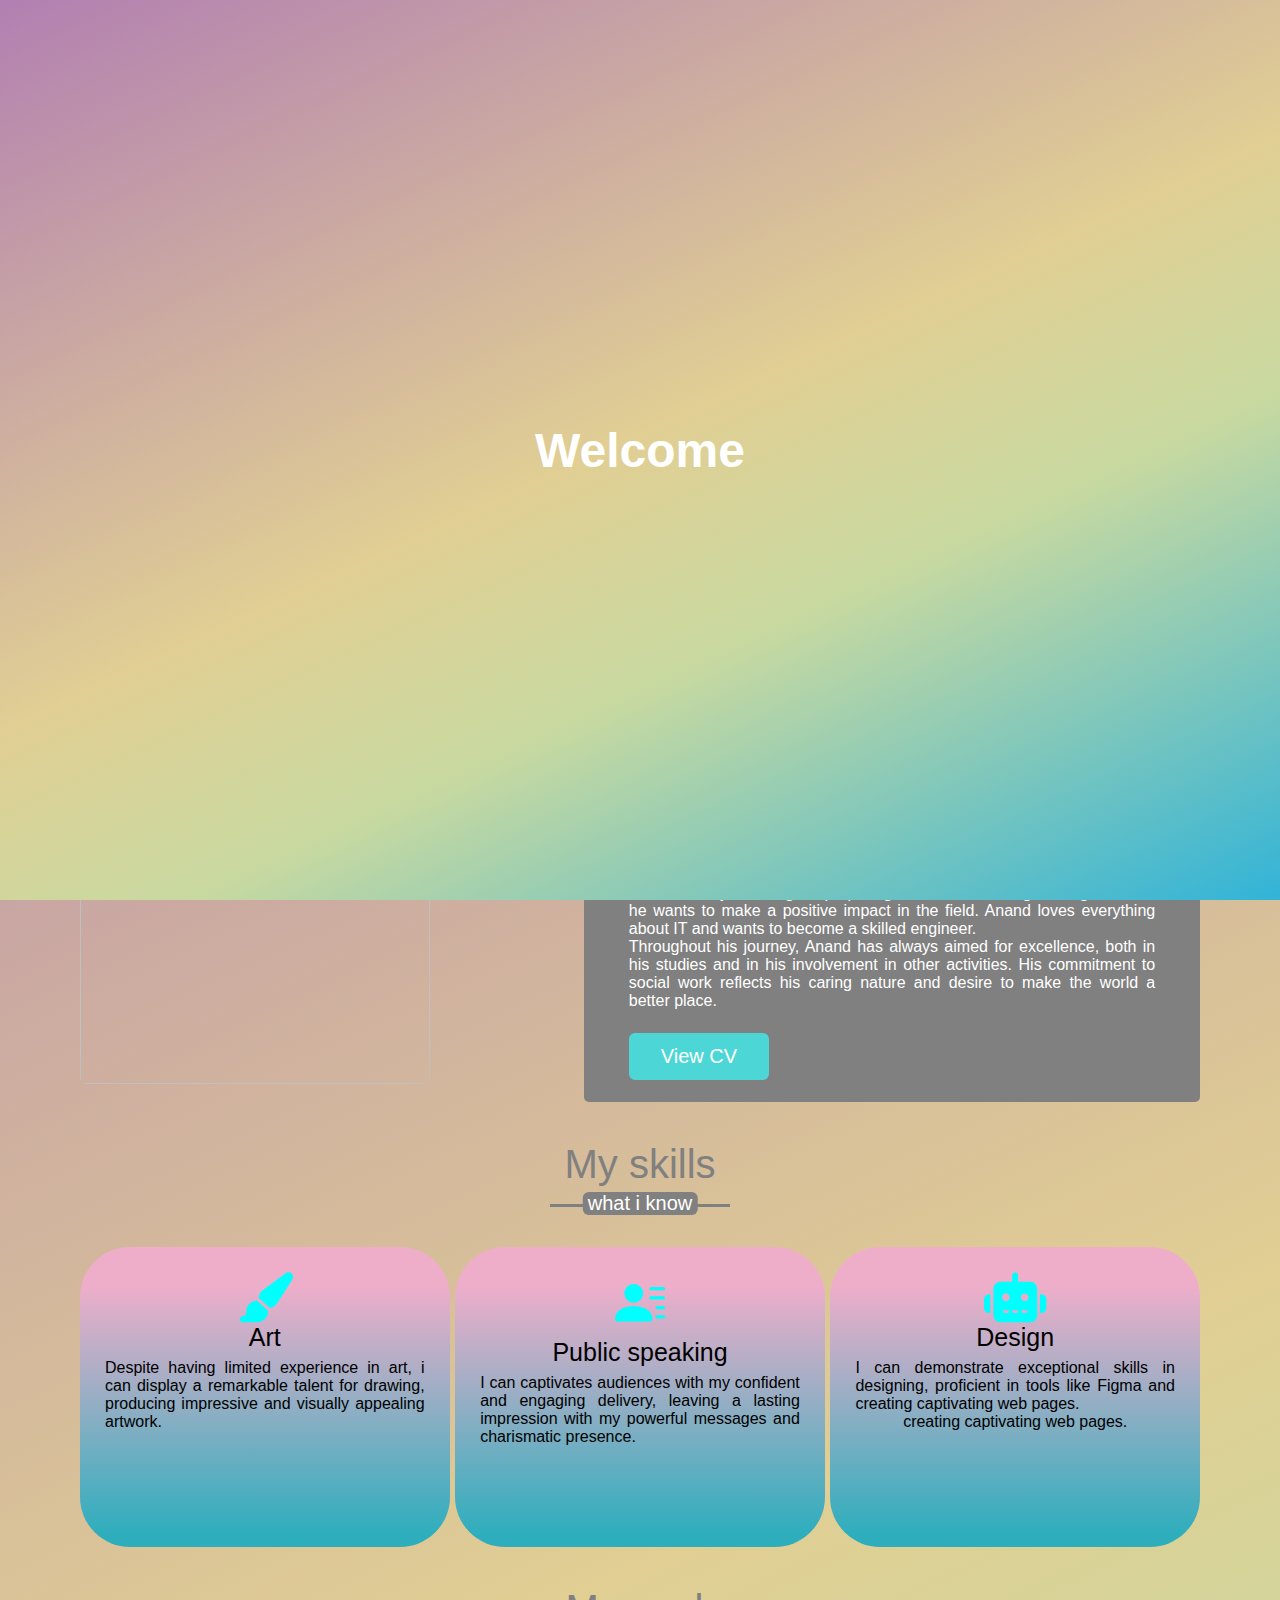
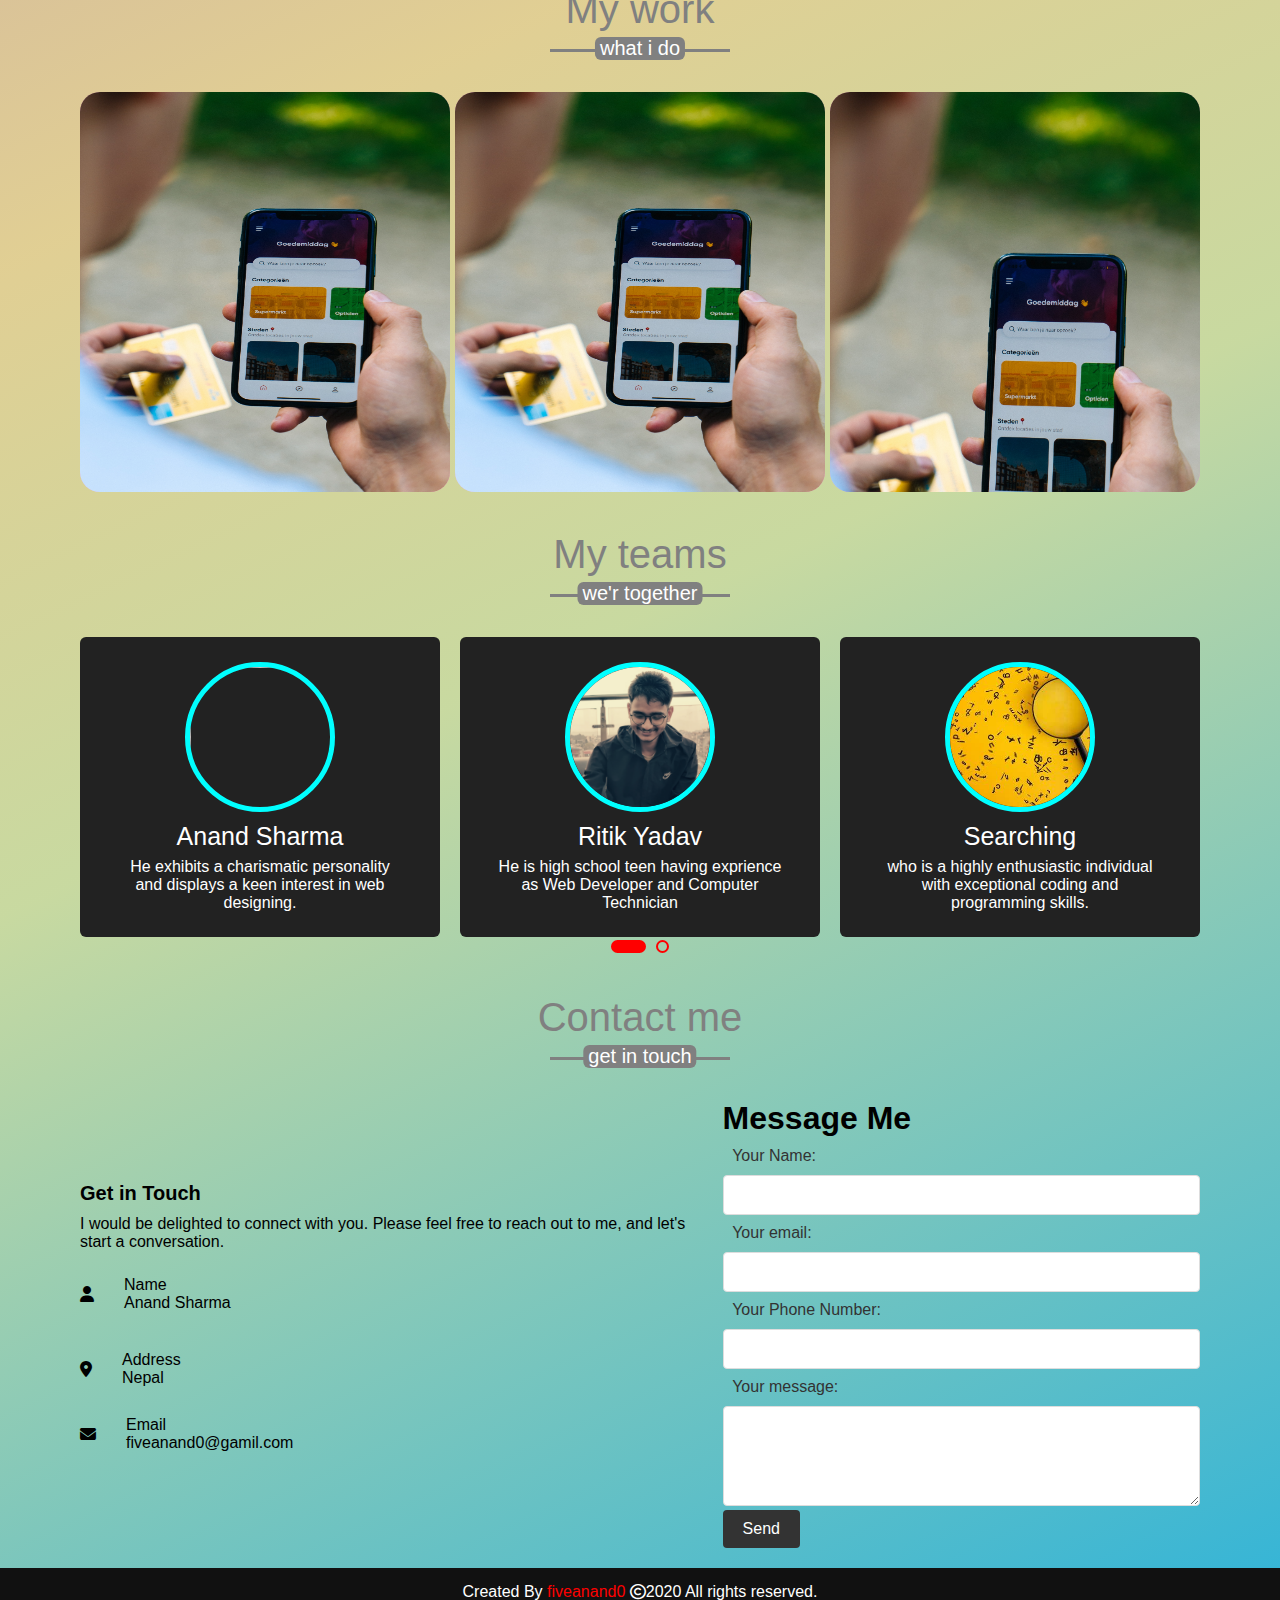
==== index.html @ 8668748e "8th" ====
<!DOCTYPE html>
<html lang="en">

<head>
    <meta charset="UTF-8">
    <meta name="viewport" content="width=device-width, initial-scale=1.0">
    <link rel="stylesheet" href="style.css">
    <link rel="stylesheet" href="https://cdn.jsdelivr.net/npm/bootstrap-icons@1.10.5/font/bootstrap-icons.css">

    <script src="https://code.jquery.com/jquery-3.5.1.min.js"></script>
    <script src=" https://cdnjs.cloudflare.com/ajax/libs/OwlCarousel2/2.3.4/owl.carousel.min.js"></script>

    <link rel="stylesheet" href="https://cdnjs.cloudflare.com/ajax/libs/OwlCarousel2/2.3.4/assets/owl.carousel.min.css">

    <link rel="icon" type="image/x-icon" href="https://disabilityarts.online/wp-content/uploads/2021/01/favicon.jpg">

    <link rel="stylesheet" href="https://cdnjs.cloudflare.com/ajax/libs/font-awesome/6.4.0/css/all.min.css">

    <!-- .................not to copy any data............ -->
    <style>
        body {
            -webkit-user-select: none;
            /* Disable text selection for Chrome, Safari, and Opera */
            -moz-user-select: none;
            /* Disable text selection for Firefox */
            -ms-user-select: none;
            /* Disable text selection for Internet Explorer and Edge */
            user-select: none;
            /* Disable text selection for standard-compliant browsers */
        }
    </style>


    <title>Anand</title>

</head>

<body>

    <!-- ..............welcome effect.......... -->
    <div id="welcome">
        <h1>Welcome</h1>
    </div>



    <nav class="navbar">
        <div class="max-width">
            <div class="logo"><a href="#">Anand <span>Sharma.</span></a></div>
            <ul class="menu">
                <li><a href="#">Home</a></li>
                <li><a href="#about">About</a></li>
                <li><a href="#skills">Skills</a></li>
                <li><a href="#teams">Teams</a></li>
                <li><a href="#contact">Contact</a></li>
            </ul>
            <div class="menu-btn">
                <i class="fas fa-bars"></i>
            </div>

        </div>

    </nav>


    <div class="profilem"> <img class="mobprofile" src="image.png" alt="">
    </div>


    <div class="main">

        <div class="container alpha">
            <div class="top">
                <p1><span>Hobbies & Passion</span> <br>
                    <span class="sub">Travel, IT exploring </span>
                </p1>
                <img src="hobbies.png" alt="">
            </div>

            <div class="top mid">
                <p1><span>Achievements</span> <br>
                    <span class="sub"> Well personality </span>
                </p1>
                <img src="achievement.png" alt="">
            </div>

            <div class="top">
                <p1><span>Skill & Language</span><br>
                    <span class="sub"> Leadership,english </span>
                </p1>
                <img src="language.png" alt="">
            </div>
        </div>


        <div class="container beta">
            <img src="image.png" alt="">
        </div>


        <div class="container gamma">
            <div class="pot">
                <img src="profile.png" alt="">
                <p1><span>Profile</span> <br>
                    <span class="sub">Science student</span>
                </p1>

            </div>

            <div class="mid2">
                <img src="education.png" alt="">
                <p1><span>Education</span> <br>
                    <span class="sub">+2 in Science </span>
                </p1>
            </div>

            <div class="pot">
                <img src="work.png" alt="">
                <p1><span>Work Experience</span> <br>
                    <span class="sub"> Art and design</span>
                </p1>
            </div>
        </div>



    </div>
    <p>
        Science Student & IT intrested
    </p>
    <div class="media">

        <a href="https://www.linkedin.com/" target="_blank"><i class="bi bi-linkedin"></i></a>


        <a href="http://instgram.com" target="_blank"><i class="bi bi-instagram"></i></a>


        <a href="https://www.github.com/" target="_blank"><i class="bi bi-github"></i></a>
    </div>

    </div>
    <!-- About section start -->
    <section class="about" id="about">
        <div class="max-width">
            <h2 class="title">About me </h2>
            <div class="about-content">
                <div class="colume left">
                    <img src="about.jpg" alt="">
                </div>
                <div class="column right">
                    <div class="text">I'm Anand and I'm a <span>future engineer. </span></div>
                    <p0>Anand Sharma is an impressive individual who truly stands out. He's not only dedicated to
                        helping others through social work, but he's also an exceptional public speaker. During his time
                        at Swastik Pathshala and later at Prasadi Academy, Anand became well-known for his ability to
                        speak confidently and capture the attention of his audience. <br>

                        What sets Anand apart is his passion for all things related to technology. He's currently
                        focusing on preparing for a future in engineering because he wants to make a positive impact in
                        the field. Anand loves everything about IT and wants to become a skilled engineer. <br>

                        Throughout his journey, Anand has always aimed for excellence, both in his studies and in his
                        involvement in other activities. His commitment to social work reflects his caring nature and
                        desire to make the world a better place. <br>
                    </p0><br>

                    <a href="cva.pdf" target="_blank">View CV</a>
                </div>

            </div>
        </div>
    </section>

    <!-- skills section start -->
    <section class="skills" id="skills">
        <div class="max-width">
            <h2 class="title">My skills </h2>
            <div class="mainskills">
                <div class="skil-content">
                    <div class="card">
                        <div class="box">
                            <i class="fas fa-paint-brush"></i>
                            <div class="text">Art</div>
                            <div class="skill info">
                                <p0>Despite having limited experience in art, i can display a remarkable talent for
                                    drawing,
                                    producing impressive and visually appealing artwork.</p0>
                            </div>
                        </div>
                    </div>
                    <div class="card">
                        <div class="box">
                            <i class="bi bi-person-lines-fill"></i>
                            <div class="text">Public speaking </div>
                            <div class="skill info">
                                <p0> I can captivates audiences with my confident and engaging delivery, leaving a
                                    lasting impression with my powerful messages and charismatic presence.</p0>
                            </div>
                        </div>
                    </div>
                    <div id="card" class="card">
                        <div class="box">
                            <i class="fas fa-solid fa-robot"></i>
                            <div class="text">Design</div>
                            <div class="skill info">
                                <p0>I can demonstrate exceptional skills in designing, proficient in tools like Figma
                                and creating captivating web pages.</p0>
                            </div>
                        </div>
                        creating captivating web pages.</p0>
                    </div>
                </div>
            </div>

        </div>
        </div>
        </div>
        </div>
    </section>
    <!-- .....................work............ -->
    <section class="portfolio" id="portfolio">
        <div class="max-width">
            <h2 class="title">My work </h2>
            <!-- <div class="mainwork"> -->
                <div class="work-content">
                    <div class="work">
                        <img src="img.jpg">
                        <div class="layer">
                            <h3>Social media App</h3>
                            <p> You can get connected to whole globe </p>
                            <a href="#"><i class="fa-solid fa-up-right-from-square"></i></a>
                        </div>
                    </div>

                    <div class="work">
                        <img src="img.jpg">
                        <div class="layer">
                            <h3>Programming</h3>
                            <p> Programming unleashes creative problem-solving. </p>
                            <a href="#"><i class="fa-solid fa-up-right-from-square"></i></a>
                        </div>
                    </div>

                    <div di="work" class="work">
                        <div><img src="img.jpg"></div>
                        <div class="layer">
                            <h3>Teamwork</h3>
                            <p> Collaboration powers success through teamwork. </p>
                            <a href="#"><i class="fa-solid fa-up-right-from-square"></i></a>
                        </div>
                    </div>


                </div>
            </div>
        </div>
    </section>
    <!-- team section start -->
    <section class="teams" id="teams">
        <div class="max-width">
            <h2 class="title">My teams </h2>
            <div class="teams-content">
                <div class="carousel owl-carousel">
                    <div class="card">
                        <div class="box">
                            <img src="about.jpg" alt="">
                            <div class="text">Anand Sharma</div>
                            <p4>He exhibits a charismatic personality and displays a keen interest in web designing.
                            </p4>
                        </div>
                    </div>
                    <div class="card">
                        <div class="box">
                            <img src="ritik.png" alt="">
                            <div class="text">Ritik Yadav</div>
                            <p4>He is high school teen having exprience as Web Developer and Computer Technician</p4>
                        </div>
                    </div>
                    <div class="card">
                        <div class="box">
                            <img src="you.jpeg" alt="">
                            <div class="text">Searching</div>
                            <p4>who is a highly enthusiastic individual with exceptional coding and programming skills.
                            </p4>
                        </div>
                    </div>
                    <div id="card" class="card">
                        <div class="box">
                            <img src="yes.jpg" alt="">
                            <div class="text"> New Member</div>
                            <p4>who is a highly enthusiastic individual with exceptional coding and programming skills.
                            </p4>
                        </div>
                    </div>
                </div>
            </div>
        </div>
        </div>
    </section>
    <!-- section-contact starts -->
    <section class="contact" id="contact">
        <div class="max-width">
            <h2 class="title">Contact me</h2>

            <div class="maincontact">
                <div class="contact-content">
                    <div class="column left">
                        <div class="text">Get in Touch</div>
                        <p5>I would be delighted to connect with you. Please feel free to reach out to me, and let's
                            start a
                            conversation.</p5>
                        <div class="icons">
                            <div class="row">
                                <i class="fas fa-user"></i>
                                <div class="info">
                                    <div class="head">Name</div>
                                    <div class="sub-title">Anand Sharma</div>
                                </div>
                            </div>
                        </div>
                        <div class="row">
                            <i class="fas fa-map-marker-alt"></i>
                            <div class="info">
                                <div class="head">Address</Address>
                                </div>
                                <div class="sub-title">Nepal</div>
                            </div>
                        </div>
                        <div class="row">
                            <i class="fas fa-envelope"></i>
                            <div class="info">
                                <div class="head">Email</div>
                                <div class="sub-title">fiveanand0@gamil.com</div>
                            </div>
                        </div>
                    </div>
                </div>


                <form class="contact-form" action="https://formspree.io/f/mvojoavp" method="POST">

                    <h1>Message Me</h1>
                    <label for="Name" class="form-label">Your Name:</label>
                    <input type="text" id="name" name="name" class="form-input" required required>

                    <label for="email" class="form-label">Your email:</label>
                    <input type="email" id="email" name="email" class="form-input" required>

                    <label for="numberInput" class="form-label">Your Phone Number:</label>
                    <input type="text" id="numberInput" name="numberInput" class="form-input" required
                        pattern="[0-9]{10}" title="Please enter a 10-digit number">

                    <label for="message" class="form-label">Your message:</label>
                    <textarea id="message" name="message" class="form-textarea" required></textarea>

                    <button type="submit" class="form-button">Send</button>
                </form>
            </div>
        </div>
    </section>
    <!-- footer section start -->
    <footer>
        <span>Created By <a href="">fiveanand0</a> <span class="far fa-copyright"></span>2020 All rights
            reserved.</span>

    </footer>



    <script src="./script.js"></script>
</body>

</html>
---- style.css ----
* {
  margin: 0;
  padding: 0;
  box-sizing: border-box;
  text-decoration: none;
  font-family: 'Segoe UI', Tahoma, Geneva, Verdana, sans-serif;
}

a {
  text-decoration: none;
  color: black;
}

/* ..................to put welcome effect styking starts.............. */

#welcome {
  position: fixed;
  top: 0;
  left: 0;
  width: 100%;
  height: 100%;
  background: linear-gradient(335deg,
      hsl(193deg 68% 52%) 0%,
      hsl(78deg 43% 74%) 34%,
      hsl(46deg 56% 73%) 51%,
      hsl(301deg 25% 60%) 100%);
  color: #fff;
  display: flex;
  justify-content: center;
  align-items: center;
  z-index: 9999;
  animation: shake 0.30s ease-in-out infinite;
}

#welcome h1 {
  font-size: 48px;
  text-align: center;
}

/* CSS animation for shaking effect */
@keyframes shake {
  0% {
    transform: translateX(-10px);
  }

  50% {
    transform: translateX(10px);
  }

  100% {
    transform: translateX(-10px);
  }
}

/* .......................................body parts styling............ */
html {
  margin: 0;
  padding: 0;
  height: max-content;
  background-image: linear-gradient(335deg,
      hsl(193deg 68% 52%) 0%,
      hsl(78deg 43% 74%) 34%,
      hsl(46deg 56% 73%) 51%,
      hsl(301deg 25% 60%) 100%);
  background-position: center;
  background-repeat: no-repeat;
  background-size: cover;
}


/*...................... navbar styling starts .............................*/

.navbar .max-width {
  max-width: 1300px;
  padding: 0 80px;
  margin: auto;
}

.navbar {
  position: fixed;
  width: 100vw;
  padding: 15px 0;
  font-family: 'Ubuntu', sans-serif;
  transition: all 0.3s ease;
  z-index: 999;
}

.sticky {
  padding: 15px 0;
  background: linear-gradient(130deg,
      hsl(193deg 68% 52%) 0%,
      hsl(78deg 43% 74%) 34%,
      hsl(46deg 56% 73%) 51%,
      hsl(301deg 25% 60%) 100%);
}

.navbar .max-width {
  display: flex;
  align-items: center;
  justify-content: space-between;
}

.navbar .logo a {
  color: #fff;
  font-size: 200%;
  font-weight: 700;
}

.navbar .logo a span {
  background-color: aqua;
  -webkit-background-clip: text;
  -webkit-text-fill-color: transparent;
  transition: all 0.3s ease;

}

.navbar .logo a span {
  color: #fff;
}

.navbar.sticky .logo a span {
  color: #fff;
}

.navbar .menu li {

  display: inline-block;
  list-style: none;
  margin: 10px 20px;

}

.navbar .menu li a {
  color: #fff;
  text-decoration: none;
  font-size: 18px;
  font-weight: 500;
  transition: color 0.3s ease;
}

.navbar .menu li a::after {
  content: '';
  width: 0;
  height: 3px;
  background: #fff;
  position: absolute;
  left: 0;
  bottom: -6px;
  transition: 0.5s;
}

.navbar .menu li a:hover::after {
  width: 100%;
}

.navbar .menu li a:hover {
  color: rgb(24, 234, 227);
}

.navbar.sticky .logo a span {
  color: #fff;
}

.menu-btn i {
  color: #fff;
  font-size: 150%;
  cursor: pointer;
  display: none;

}










img {
  width: 100%;

}

.main {
  display: flex;
  padding-top: 6.5%;
}


.alpha {

  width: 40%;
  margin-right: 5%;

}


.sub {
  font-size: 14px;
  font-weight: lighter;
}

.beta {
  width: 30%;
  margin: auto;
}

i:hover,
.beta img:hover,
.alpha img:hover,
.gamma img:hover,
.about img:hover,
li:hover {
  scale: 1.2;
  transition: 0.3s;

}

p1 span {
  display: inline-block;
}

p1 span:hover {
  scale: 1.2;
  transition: 0.3s;
}

.beta img:active {
  scale: 1.8;
}


.gamma {

  width: 40%;
  margin-left: 5%;
}




.container div {
  display: flex;
  margin: 10% auto;
}

.alpha img,
.gamma img {
  height: 20%;
  width: 20%;
}

p1,
img {
  display: flex-inline;
  margin-top: auto;
  margin-bottom: auto;
}


.del {
  font-size: 2000px;
  color: orange;
}


.top {
  display: flex;
  flex-direction: row;
  justify-content: flex-end;
  align-items: flex-end;
}

p1 {
  padding: 5% 5% 0% 0%;
  font-weight: 600;
}

.mid2 img {
  margin-left: 20%
}

i:not(:hover),
img:not(:hover),
p1:not(:hover),
li:not(:hover),
p1 span:not(:hover) {
  scale: 1;
  transition: 1.5s ease;
  rotate: 0deg;

}

.sub:hover {
  scale: 1;
  transition: 1.5s ease;
  rotate: 0deg;
}

.sub {
  float: right;
}

.mid img {
  margin-right: 20%
}

p {
  text-align: center;
  font-weight: 200%;
}

.media {
  text-align: center;
}

.bi {
  display: inline-block;
  font-size: 190%;
  margin: 1%;
}

/*................. all similar styling */

section {
  padding: 20px 0;
}

.max-width {
  max-width: 1300px;
  padding: 0 80px;
  margin: auto;
}

.about,
.skills,
.portfolio,
.contact,
.footer {
  font-family: 'Poppins', sans-serif;
}


.about .about-content,
.skills .skil-content,
.portfolio .work-content,
.contact .contact-content {
  display: flex;
  flex-wrap: wrap;
  align-items: center;
  justify-content: space-between;
}

section .title {
  position: relative;
  text-align: center;
  font-size: 40px;
  font-weight: 500;
  margin-bottom: 40px;
  padding-bottom: 20px;
  font-family: 'Ubuntu', sans-serif;
}

section .title::before {
  content: "";
  position: absolute;
  bottom: 0px;
  left: 50%;
  width: 180px;
  height: 3px;
  background: grey;
  transform: translateX(-50%);
}

section .title::after {
  position: absolute;
  bottom: -8px;
  left: 50%;
  font-size: 20px;
  color: white;
  padding: 0 5px;
  border-radius: 6px;
  background: gray;
  transform: translateX(-50%);
}

/* section styling starts */
.about .title::after {
  content: "Who i am";
}

.about .about-content .left {
  width: 40%;

}

.about .about-content .left img {
  height: 350px;
  width: 350px;
  object-fit: cover;
  border-radius: 6px;
}

section .about-content .right {
  color: #fff;
  width: 55%;
  background-color: gray;
  border-radius: 5px;
  padding: 2% 4%;
  text-align: justify;
}

.about .about-content .right .text {

  font-size: 25px;
  font-weight: 600;
  margin-bottom: 5px;

}

.about .about-content .right .text span {
  color: aqua;

}

.about .about-content .right p0 {
  height: 30%;
  text-align: justify;
}

.about .about-content .right a {
  display: inline-block;
  background: rgb(77, 214, 214);
  color: #fff;
  font-size: 20px;
  font-weight: 500;
  padding: 10px 30px;
  margin-top: 5px;
  border-radius: 6px;
  border: 2px solid rgb(77, 214, 214);
  transition: all 0.3s ease;
}

.about .about-content .right a:hover {
  color: aqua;
  background: none;
}



/* skils styling starts */

.skills .title::after {
  content: " what i know";
}

.info {
  text-align: justify;
}

.skills .skil-content .card {
  height: 300px;
  width: calc(33%);
  background: rgb(238, 174, 202);
  background: linear-gradient(180deg, rgba(238, 174, 202, 1) 13%, rgba(46, 174, 189, 1) 96%);
  ;
  text-align: center;
  border-radius: 50px;
  padding: 25px 25px;
  cursor: pointer;
  transition: all 0.3s ease;
}

.skills .skil-content .card:hover {
  background: white;

}

.skills .skil-content .card .box {
  transition: all 0.3s ease;
}

.skills .skil-content .card:hover .box {
  transform: scale(1.05);
}

.skills .skil-content .card i {
  font-size: 50px;
  color: aqua;
}

.skills .skil-content .card .text {
  font-size: 25px;
  font-weight: 500;
  margin: 1px 0 7px 0;
}

/* ..................work section styling starts...... */

.portfolio .title::after {
  content: " what i do ";
}


.layer {
  text-align: justify;
}

.portfolio .work-content .work {
  height: 400px;
  width: calc(33%);
  background: rgb(238, 174, 202);
  text-align: center;
  border-radius: 20px;
  cursor: pointer;
}

.work {
  height: 100%;
  border-radius: 10px;
  position: relative;
  overflow: hidden;
  height: fit-content;
}

.work img {
  height: 100%;
  width: 100%;
  border-radius: 10px;
  display: block;
  transition: transform 0.5s;
}


.layer {
  width: 100%;
  height: 0;
  color: #fff;
  background: linear-gradient(rgba(0, 0, 0, 0.6), #b445ba);
  border-radius: 10px;
  position: absolute;
  left: 0;
  bottom: 0;
  overflow: hidden;
  display: flex;
  justify-content: center;
  flex-direction: column;
  padding: 0, 40px;
  text-align: center;
  font-size: 14px;
  transition: height 0.5s;

}

.layer h3 {
  font-weight: 500;
}

.layer i {
  margin: auto;
  margin-top: 2%;
  color: #ff004f;
  text-decoration: none;
  font-size: 25px;
  line-height: 60px;
  background: #fff;
  width: 60px;
  border-radius: 50%;
  text-align: center;
}

.work:hover img {
  transform: scale(1.1);
}

.work:hover .layer {
  height: 100%;
}



/* teams styling start */
.teams {
  color: #fff;
  position: relative;
}

.teams .title::after {
  content: "we'r together";
}

.teams .carousel .card {
  background: #222;
  border-radius: 6px;
  padding: 25px 35px;
  text-align: center;
  overflow: hidden;
  transition: all 0.3s ease;
}

.teams .carousel .card:hover {
  background: linear-gradient(rgba(0, 0, 0, 0.6), #e843e0);
}

.teams .carousel .card .box {
  display: flex;
  flex-direction: column;
  align-items: center;
  justify-content: center;
  transition: all 0.3s ease;
}

.teams .carousel .card:hover .box {

  transform: scale(1.05);
}

.teams .carousel .card .text {
  font-size: 25px;
  font-weight: 500;
  margin: 10px 0 7px 0;

}

.teams .carousel .card img {
  height: 150px;
  width: 150px;
  object-fit: cover;
  border-radius: 50%;
  border: 5px solid aqua;
  transition: all 0.3s ease;
}

.teams .carousel .card:hover img {
  border-color: #de30f1;
}

.owl-dot {
  text-align: center;
  margin-top: 20px;

}

.owl-dot {
  height: 13px;
  width: 13px;
  margin: 0 5px;
  outline: none !important;
  border-radius: 50%;
  border: 2px solid red !important;
  transition: all 0.3s ease;
}

.owl-dot.active {
  width: 35px;
  border-radius: 14px;
}

.owl-dot.active,
.owl-dot:hover {
  background: red !important;
}

.owl-carousel {
  text-align: center;
}

/* contact section styling start */


.contact .title::after {
  content: "get in touch";
}

.contact .contact-content .column {
  width: calc(100% - 30px);
}

.contact .contact-content .text {
  font-size: 20px;
  font-weight: 600;
  margin-bottom: 10px;

}

.contact .contact-content .left p5 {
  text-align: justify;

}

.contact .contact-content .left .icons {
  margin: 10px 0;
}

.contact .contact-content .row {
  display: flex;
  height: 65px;
  align-items: center;
}

.contact .contact-content .row .info {
  margin: 30px;
}

.contact .contact-content .info i {
  font-size: 25px;
  color: #fff;
}

.contact .contact-content .info .head {
  font-weight: 500;
}

.contact .contact-content .info .sub-title {
  color: black;
}

.contact .right form .field {
  display: flex;
}

.contact .right form .field,
.contact .right form .field .field {
  height: 45px;
  width: 100%;
  margin-bottom: 15px;
}

.contact .right form .textarea {
  height: 80px;
  width: 100%;
}

.contact.right form .name {
  margin-right: 10px;
}

.contact .right form .field input,
.contact .right form .textarea textarea {
  height: 100%;
  width: 100%;
  border: 1px solid white;
  border-radius: 6px;
  outline: none;
  padding: 0 15px;
  font-size: 17px;
  font-family: 'Poppins', sans-serif;
  transition: all 0.3s ease;

}

.contact .right form .field input:focus,
.contact .right form .textarea textarea:focus {
  border-color: #b3b3b3;
}

.contact .right form .textarea textarea {
  padding-top: 10px;
  resize: none;
}

.contact .right form .button-area {
  display: flex;
  align-items: center;

}

.right form .button-area button {
  color: #fff;
  display: block;
  width: 160px !important;
  height: 45%;
  outline: none;
  font-size: 18px;
  font-weight: 500;
  border-radius: 6px;
  cursor: pointer;
  flex-wrap: nowrap;
  background: red;
  border: 2px solid red;
  transition: all 0.3s ease;
}

.right form .button button:hover {
  color: #43e2e8;
  background: none;
}

.contact-form {
  width: 50%;
  margin: 0px auto;
  display: inline-block;
}

.title {
  font-weight: 900;
  color: grey;
}

.maincontact {
  display: flex;
  position: relative;
  /* top: -10vh; */
}


.form-label {
  display: block;
  font-size: 16px;
  color: #333;
}

.form-input,
.form-textarea {
  width: 100%;
  padding: 10px;
  font-size: 16px;
  border: 1px solid #ddd;
  border-radius: 4px;
}

.form-textarea {
  height: 100px;
}

.form-button {
  background-color: #333;
  color: #fff;
  padding: 10px 20px;
  font-size: 16px;
  border: none;
  border-radius: 4px;
  cursor: pointer;
}

.form-button:hover {
  background-color: #555;
}


.contact-content {
  width: fit-content;
}

label {
  margin: 2%;
}

/* footer section styling */


footer {
  background: #111;
  padding: 15px 23px;
  color: #fff;
  text-align: center;
}

footer span a {
  color: red;
  text-decoration: none;
}

footer span a:hover {
  text-decoration: underline;
}












/* Styles for desktop devices */
@media screen and (max-width: 1367px) and
(min-width:1024px) {

  /* CSS rules for desktop devices */
  .profilem {
    display: none;
  }

  p {
    font-size: 28px;
  }
}

/* Styles for laptop devices */
@media screen and (max-width: 1024px)
and (min-width:990px){

  /* CSS rules for laptop devices */
  .profilem {
    display: none;
  }

  p {
    font-size: 20px;
  }
}

/* Styles for tablet devices */
@media screen and (max-width: 990px) and 
(min-width:768px){

  /* CSS rules for tablet devices */
  .profilem {
    display: none;
  }

  p {
    font-size: 18px;
  }

  .about .about-content .column {
    width: 50%;
  }

  .about .about-content .left {
    display: flex;
    justify-content: center;
    margin: 0 auto 60px;
  }

  .about .about-content .right {
    flex: 100%;
  }

  .skills .skil-content .card {
    width: calc(50% - 10px);
    margin-bottom: 20px;
  }


  #card{
      margin-left: auto;
      margin-right: auto;
  }
  .portfolio .work-content .work {
    height: 400px;
    width: calc(50% - 10px);
    margin-bottom: 20px;
  }
  #work{
    margin-left: auto;
    margin-right: auto;
}
.navbar .logo a {
  font-size: 150%;
  font-weight: 700;
}
.navbar .menu li {
  margin: 8px 10px;
}
.navbar .menu li a {
   font-size: 16px;
}
}



/* ..........for mobile device..... */
@media screen and (max-width:768px) {
  .beta {
    padding-left: 0%;
    padding-right: 0%;
    padding-top: 0%;
    padding-bottom: 0%;
  }

  .alpha,
  .gamma {
    margin: auto 0px;
    width: 50%;
    margin: 3%;
  }

  html {
    height: max-content;
  }

  .beta {
    display: none;
  }

  .mid img,
  .mid2 img {
    margin: 0%;
  }

  .profilem {
    margin: auto;
    width: 55%;
  }

  .mobprofile {
    margin-top: 40%;
  }

  p {
    font-size: 16px;
  }

  .max-width {
    padding: 0 35px;
  }

  .menu-btn i {
    display: block;
    z-index: 999;
  }

  .menu-btn i.active::before {
    content: "\f00d";
  }

  .navbar .menu {
    position: fixed;
    height: 40vh;
    width: 300px;
    background: linear-gradient(rgba(240, 59, 228, 0.6), #64e4f5);
    ;
    text-align: center;
    transition: all 0.3s ease;
    display: none;
  }

  .navbar .menu li {
    display: block;
    z-index: 999;

  }

  .navbar .menu.active {
    position: absolute;
    top: 100%;
    left: 50%;
    transform: translateX(-50%);
    display: block;
  }


  .navbar .menu li a {
    display: inline-block;
    font-size: 20px;

  }

  .navbar .menu li a:hover::after {
    width: 30%;
    position: absolute;
    left: 50%;
    transform: translateX(-50%);
  }


  p1 {
    font-size: 70%;
  }

  p1 .sub {
    font-size: 120%;
  }

  .navbar .logo a {
    font-size: 120%;
  }

  .menu-btn i {
    font-size: 100%;
  }

  .top {
    display: flex;
    flex-direction: row;
    justify-content: flex-end;
    align-items: flex-end;
  }

  .bi {
    font-size: 140%;
  }
  

  .about .about-content .left img {
    height: 250px;
    width: 250px;
  }

    .about .about-content .column {
    width: 50%;
  }

  .about .about-content .left {
    display: flex;
    justify-content: center;
    margin: 0 auto 60px;
  }

  .about .about-content .right {
    flex: 100%;
  }

.skills .max-width{
  padding: 0 20%;
}
.skills {
  display: flex;
  align-items: center;
  justify-content: center;
}

.skil-content {
  
  display: flex;
  flex-direction: column;
  align-items: center;
  gap: 20px;
}

.skills .skil-content .card{
  height: 100%;
  width: 100%;
  border-radius: 20px;
}

.portfolio .max-width{
  padding: 0 20%;
}
.portfolio {
  display: flex;
  align-items: center;
  justify-content: center;
}

.work-content {
  
  display: flex;
  flex-direction: column;
  align-items: center;
  gap: 20px;
}

.portfolio .work-content .work{
  height: 300px;
  width: 100%;
}


.skills .skil-content .card .text {
  font-weight: 400;
}


.maincontact {
  display: flex;
  flex-direction: column;
}

.contact-form {
  width: 60%;
}

.contact .contact-content .column {
  width: 100%;
}

.contact .contact-content {
  margin-top: 10%;
}
}
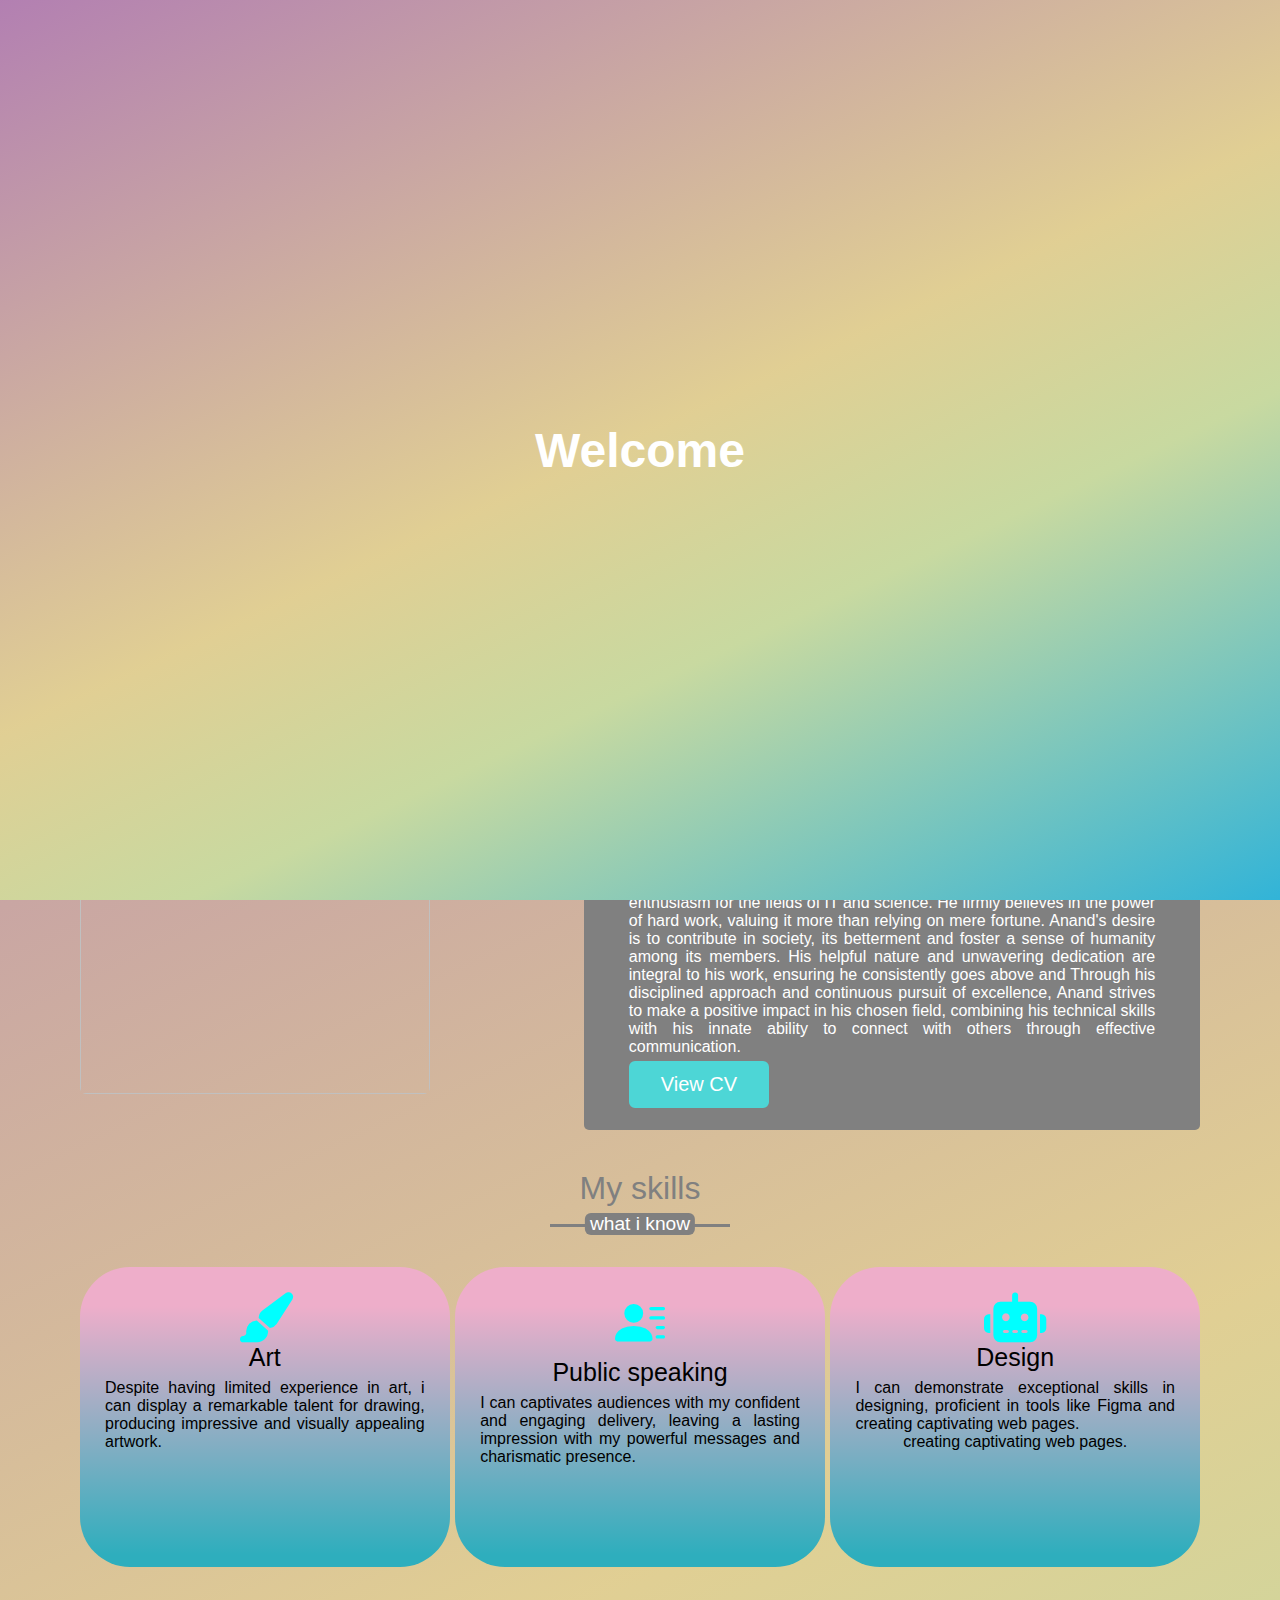
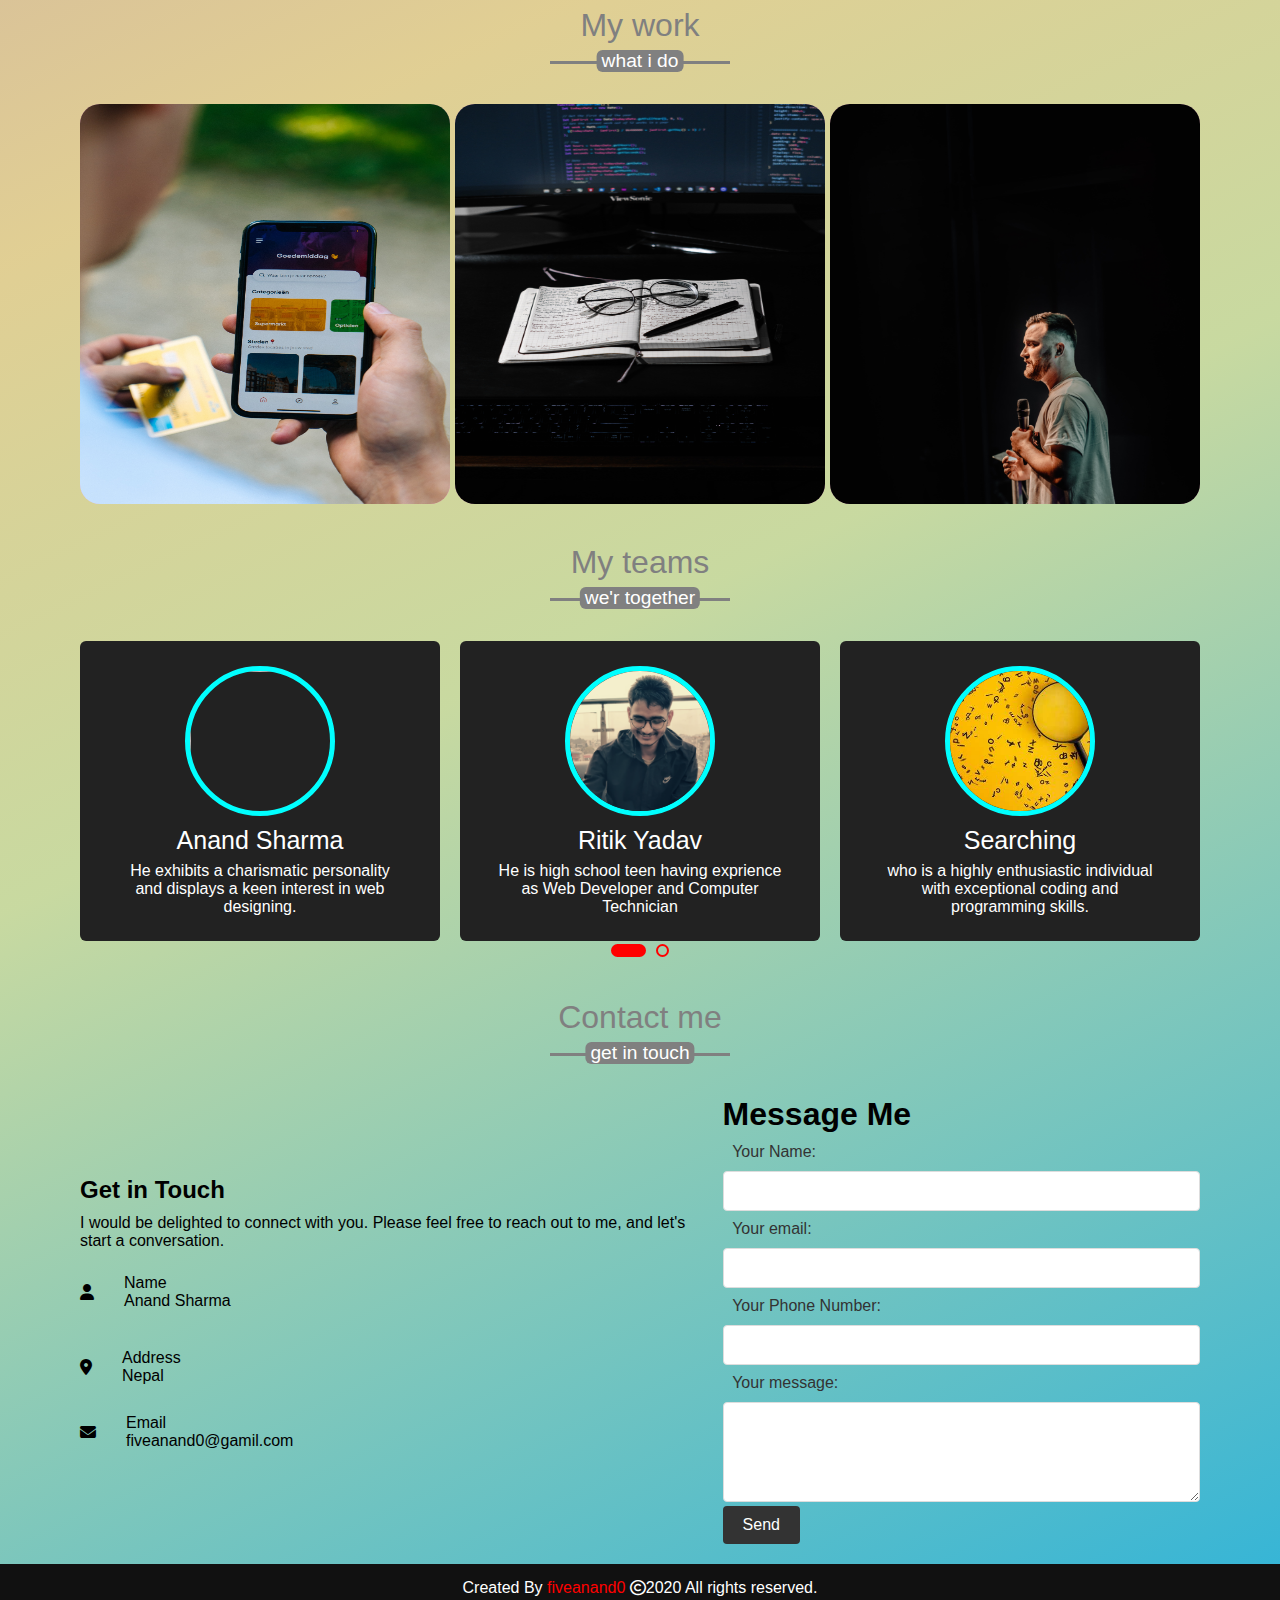
==== commit f7e14dfa: "10th" ====
--- a/index.html
+++ b/index.html
@@ -79,7 +79,7 @@
 
             <div class="top mid">
                 <p1><span>Achievements</span> <br>
-                    <span class="sub"> Well personality </span>
+                    <span class="sub">  Well personality </span>
                 </p1>
                 <img src="achievement.png" alt="">
             </div>
@@ -149,20 +149,14 @@
                     <img src="about.jpg" alt="">
                 </div>
                 <div class="column right">
-                    <div class="text">I'm Anand and I'm a <span>future engineer. </span></div>
-                    <p0>Anand Sharma is an impressive individual who truly stands out. He's not only dedicated to
-                        helping others through social work, but he's also an exceptional public speaker. During his time
-                        at Swastik Pathshala and later at Prasadi Academy, Anand became well-known for his ability to
-                        speak confidently and capture the attention of his audience. <br>
-
-                        What sets Anand apart is his passion for all things related to technology. He's currently
-                        focusing on preparing for a future in engineering because he wants to make a positive impact in
-                        the field. Anand loves everything about IT and wants to become a skilled engineer. <br>
-
-                        Throughout his journey, Anand has always aimed for excellence, both in his studies and in his
-                        involvement in other activities. His commitment to social work reflects his caring nature and
-                        desire to make the world a better place. <br>
-                    </p0><br>
+                    <div class="text">I'm Anand </div>
+                    <p0>Anand Sharma, a dedicated and driven individual, studied at Swastik Pathshala and completed his high school education at Prasadi Academy. Known for his well-disciplined nature and exemplary habits, Anand posses a remarkable ability in  speaking. Currently, he is pursuing his studies with the aspiration of becoming a skilled engineer, focusing his interests on IT, science, and technology.
+                        <br>
+
+                        Anand's passion for exploration and travel is matched only by his enthusiasm for the fields of IT and science. He firmly believes in the power of hard work, valuing it more than relying on mere fortune. Anand's desire is to contribute in society, its betterment and foster a sense of humanity among its members. His helpful nature and unwavering dedication are integral to his work, ensuring he consistently goes above and <beyond class="br"></beyond>
+                        
+                        Through his disciplined approach and continuous pursuit of excellence, Anand strives to make a positive impact in his chosen field, combining his technical skills with his innate ability to connect with others through effective communication.<br>
+                    </p0>
 
                     <a href="cva.pdf" target="_blank">View CV</a>
                 </div>
@@ -233,7 +227,7 @@
                     </div>
 
                     <div class="work">
-                        <img src="img.jpg">
+                        <img src="img2.jpg">
                         <div class="layer">
                             <h3>Programming</h3>
                             <p> Programming unleashes creative problem-solving. </p>
@@ -242,7 +236,7 @@
                     </div>
 
                     <div di="work" class="work">
-                        <div><img src="img.jpg"></div>
+                        <div><img src="img3.jpg"></div>
                         <div class="layer">
                             <h3>Teamwork</h3>
                             <p> Collaboration powers success through teamwork. </p>
--- a/style.css
+++ b/style.css
@@ -33,7 +33,7 @@
 }
 
 #welcome h1 {
-  font-size: 48px;
+  font-size: 300%;
   text-align: center;
 }
 
@@ -133,7 +133,7 @@
 .navbar .menu li a {
   color: #fff;
   text-decoration: none;
-  font-size: 18px;
+  font-size: 110%;
   font-weight: 500;
   transition: color 0.3s ease;
 }
@@ -198,7 +198,7 @@
 
 
 .sub {
-  font-size: 14px;
+  font-size: 90%;
   font-weight: lighter;
 }
 
@@ -260,12 +260,6 @@
 }
 
 
-.del {
-  font-size: 2000px;
-  color: orange;
-}
-
-
 .top {
   display: flex;
   flex-direction: row;
@@ -356,7 +350,7 @@
 section .title {
   position: relative;
   text-align: center;
-  font-size: 40px;
+  font-size: 200%;
   font-weight: 500;
   margin-bottom: 40px;
   padding-bottom: 20px;
@@ -378,7 +372,7 @@
   position: absolute;
   bottom: -8px;
   left: 50%;
-  font-size: 20px;
+  font-size: 60%;
   color: white;
   padding: 0 5px;
   border-radius: 6px;
@@ -549,7 +543,7 @@
   flex-direction: column;
   padding: 0, 40px;
   text-align: center;
-  font-size: 14px;
+  font-size: 120%;
   transition: height 0.5s;
 
 }
@@ -679,7 +673,7 @@
 }
 
 .contact .contact-content .text {
-  font-size: 20px;
+  font-size: 150%;
   font-weight: 600;
   margin-bottom: 10px;
 
@@ -687,6 +681,7 @@
 
 .contact .contact-content .left p5 {
   text-align: justify;
+  font-size:100%;
 
 }
 
@@ -802,7 +797,7 @@
 .maincontact {
   display: flex;
   position: relative;
-  /* top: -10vh; */
+  
 }
 
 
@@ -944,13 +939,12 @@
       margin-right: auto;
   }
   .portfolio .work-content .work {
-    height: 400px;
+    height: 290px;
     width: calc(50% - 10px);
     margin-bottom: 20px;
   }
   #work{
-    margin-left: auto;
-    margin-right: auto;
+    margin-left: 50%;
 }
 .navbar .logo a {
   font-size: 150%;
@@ -997,7 +991,7 @@
 
   .profilem {
     margin: auto;
-    width: 55%;
+    width: 65%;
   }
 
   .mobprofile {
@@ -1023,8 +1017,8 @@
 
   .navbar .menu {
     position: fixed;
-    height: 40vh;
-    width: 300px;
+    height: 375%;
+    width: 50%;
     background: linear-gradient(rgba(240, 59, 228, 0.6), #64e4f5);
     ;
     text-align: center;
@@ -1063,6 +1057,7 @@
 
   p1 {
     font-size: 70%;
+
   }
 
   p1 .sub {
@@ -1090,8 +1085,8 @@
   
 
   .about .about-content .left img {
-    height: 250px;
-    width: 250px;
+    height: 225%;
+    width: 170%;
   }
 
     .about .about-content .column {
@@ -1101,11 +1096,14 @@
   .about .about-content .left {
     display: flex;
     justify-content: center;
-    margin: 0 auto 60px;
+    margin: 0 auto 10%;
   }
 
   .about .about-content .right {
     flex: 100%;
+  }
+  .skills .title::after{
+    width: 60%;
   }
 
 .skills .max-width{
@@ -1128,7 +1126,7 @@
 .skills .skil-content .card{
   height: 100%;
   width: 100%;
-  border-radius: 20px;
+  border-radius: 5%;
 }
 
 .portfolio .max-width{
@@ -1146,11 +1144,13 @@
   flex-direction: column;
   align-items: center;
   gap: 20px;
+  
 }
 
 .portfolio .work-content .work{
   height: 300px;
   width: 100%;
+
 }
 
 
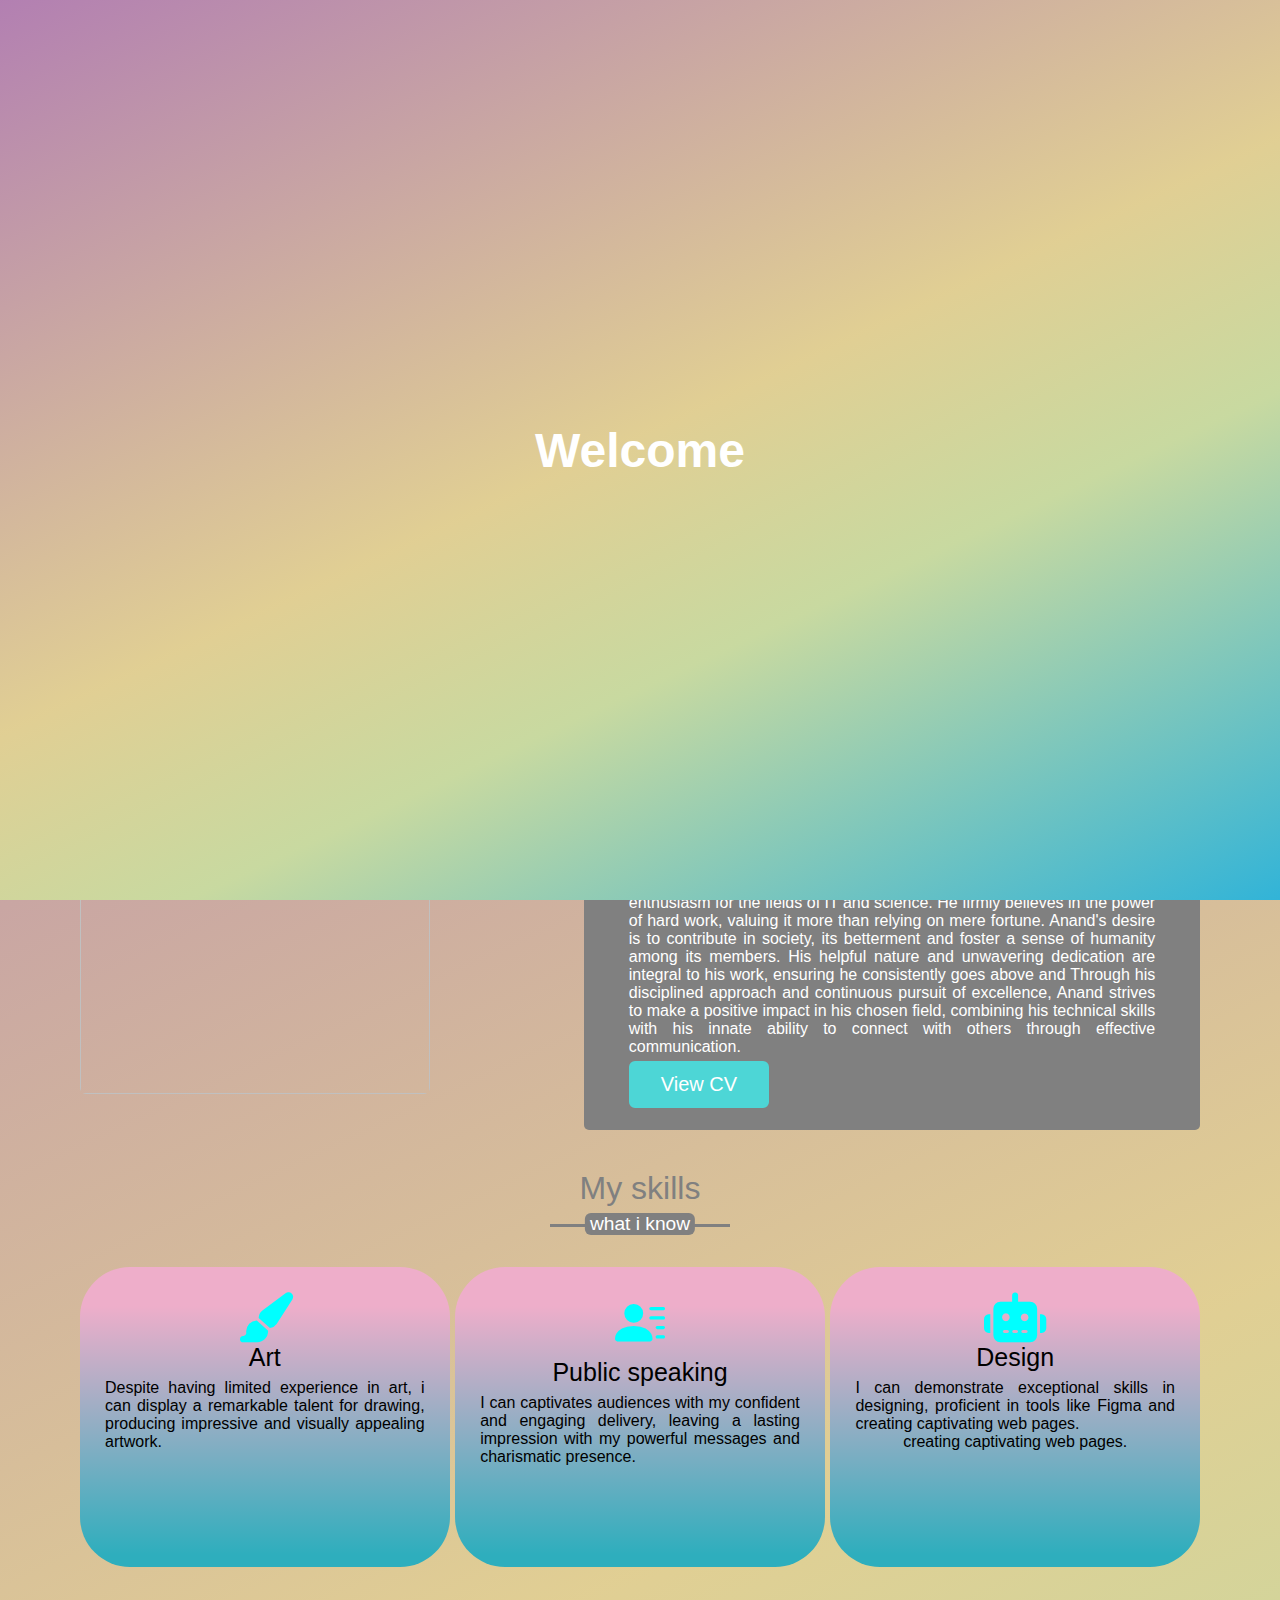
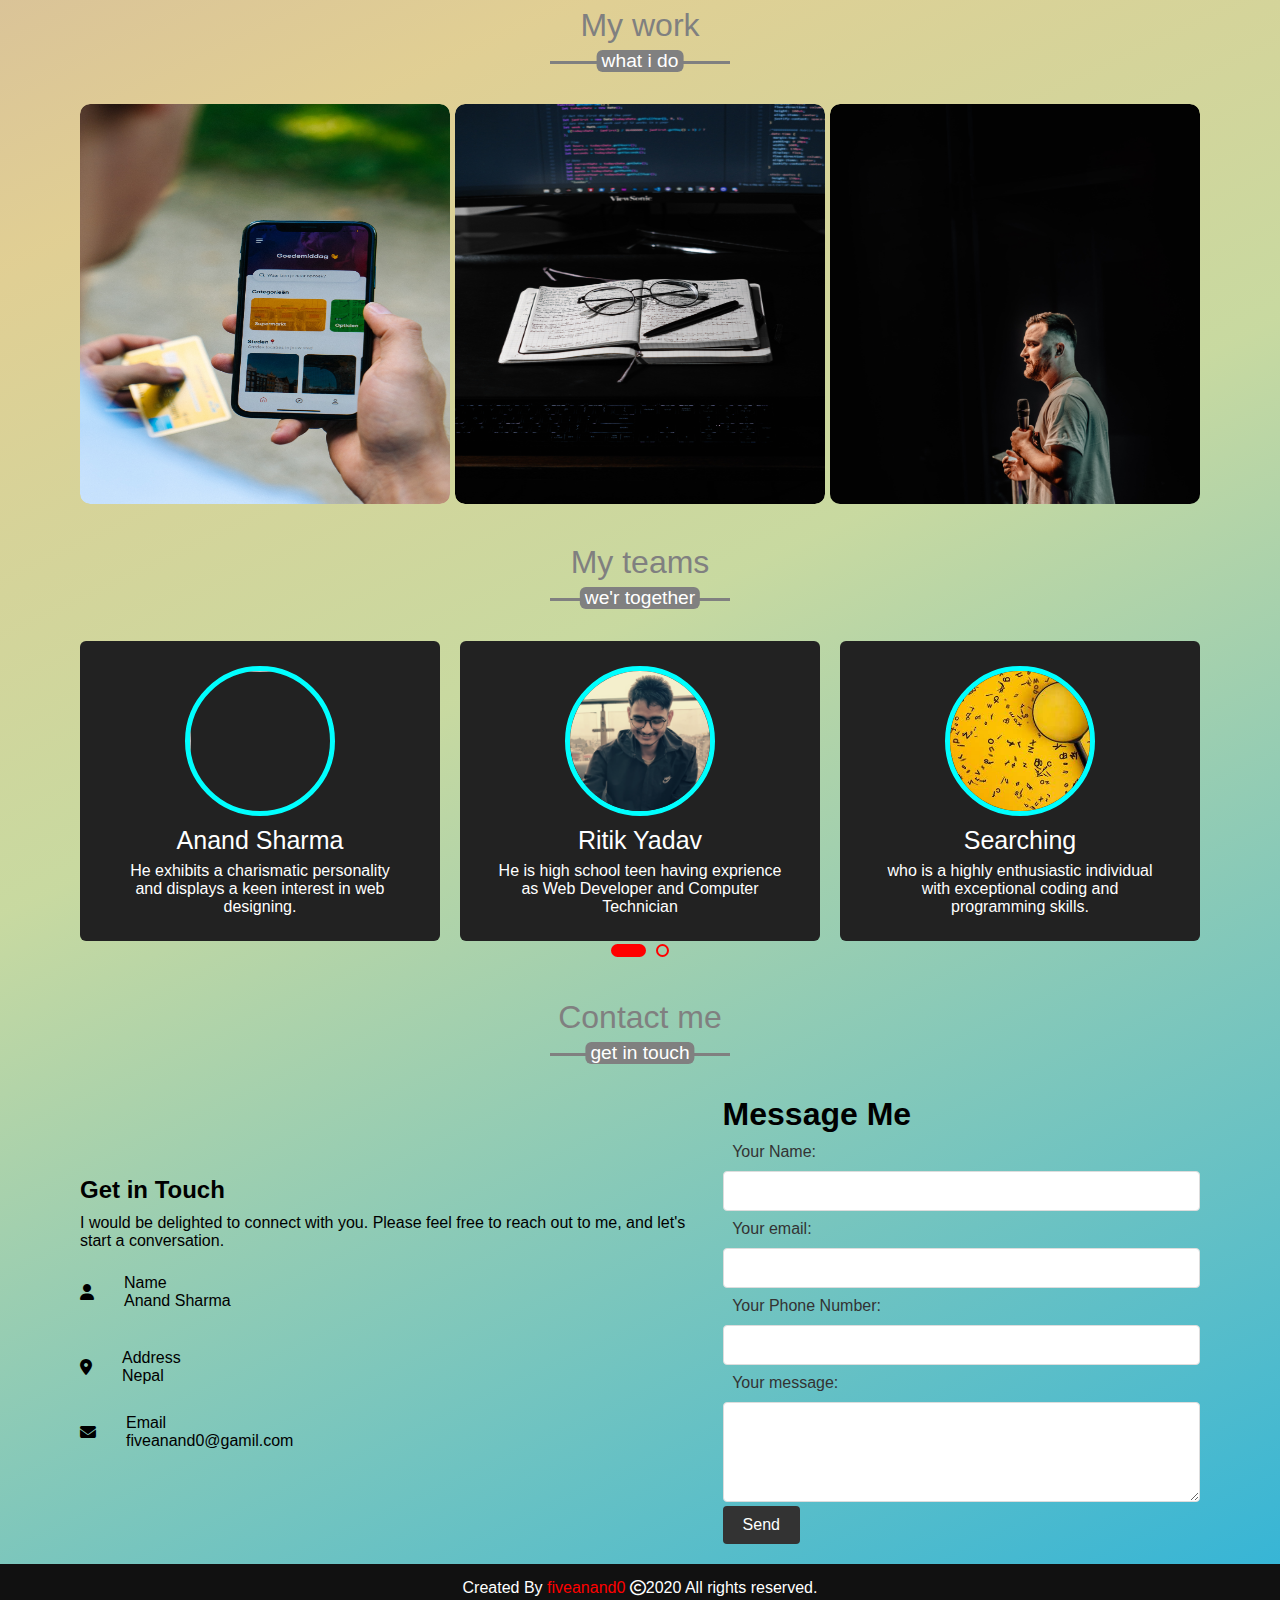
==== commit 0cc83e23: "11th" ====
--- a/index.html
+++ b/index.html
@@ -352,6 +352,9 @@
             </div>
         </div>
     </section>
+
+
+
     <!-- footer section start -->
     <footer>
         <span>Created By <a href="">fiveanand0</a> <span class="far fa-copyright"></span>2020 All rights
--- a/style.css
+++ b/style.css
@@ -496,8 +496,6 @@
 .portfolio .title::after {
   content: " what i do ";
 }
-
-
 .layer {
   text-align: justify;
 }
@@ -505,12 +503,8 @@
 .portfolio .work-content .work {
   height: 400px;
   width: calc(33%);
-  background: rgb(238, 174, 202);
-  text-align: center;
-  border-radius: 20px;
   cursor: pointer;
 }
-
 .work {
   height: 100%;
   border-radius: 10px;
@@ -523,7 +517,6 @@
   height: 100%;
   width: 100%;
   border-radius: 10px;
-  display: block;
   transition: transform 0.5s;
 }
 
@@ -545,7 +538,9 @@
   text-align: center;
   font-size: 120%;
   transition: height 0.5s;
-
+}
+.layer p{
+  font-size: 90%;
 }
 
 .layer h3 {
@@ -843,6 +838,11 @@
   margin: 2%;
 }
 
+
+
+
+
+
 /* footer section styling */
 
 
@@ -943,9 +943,14 @@
     width: calc(50% - 10px);
     margin-bottom: 20px;
   }
-  #work{
-    margin-left: 50%;
-}
+
+#work {
+  display: flex;
+  flex-direction: column;
+  align-items: center;
+  margin-top: 20px;
+}
+
 .navbar .logo a {
   font-size: 150%;
   font-weight: 700;
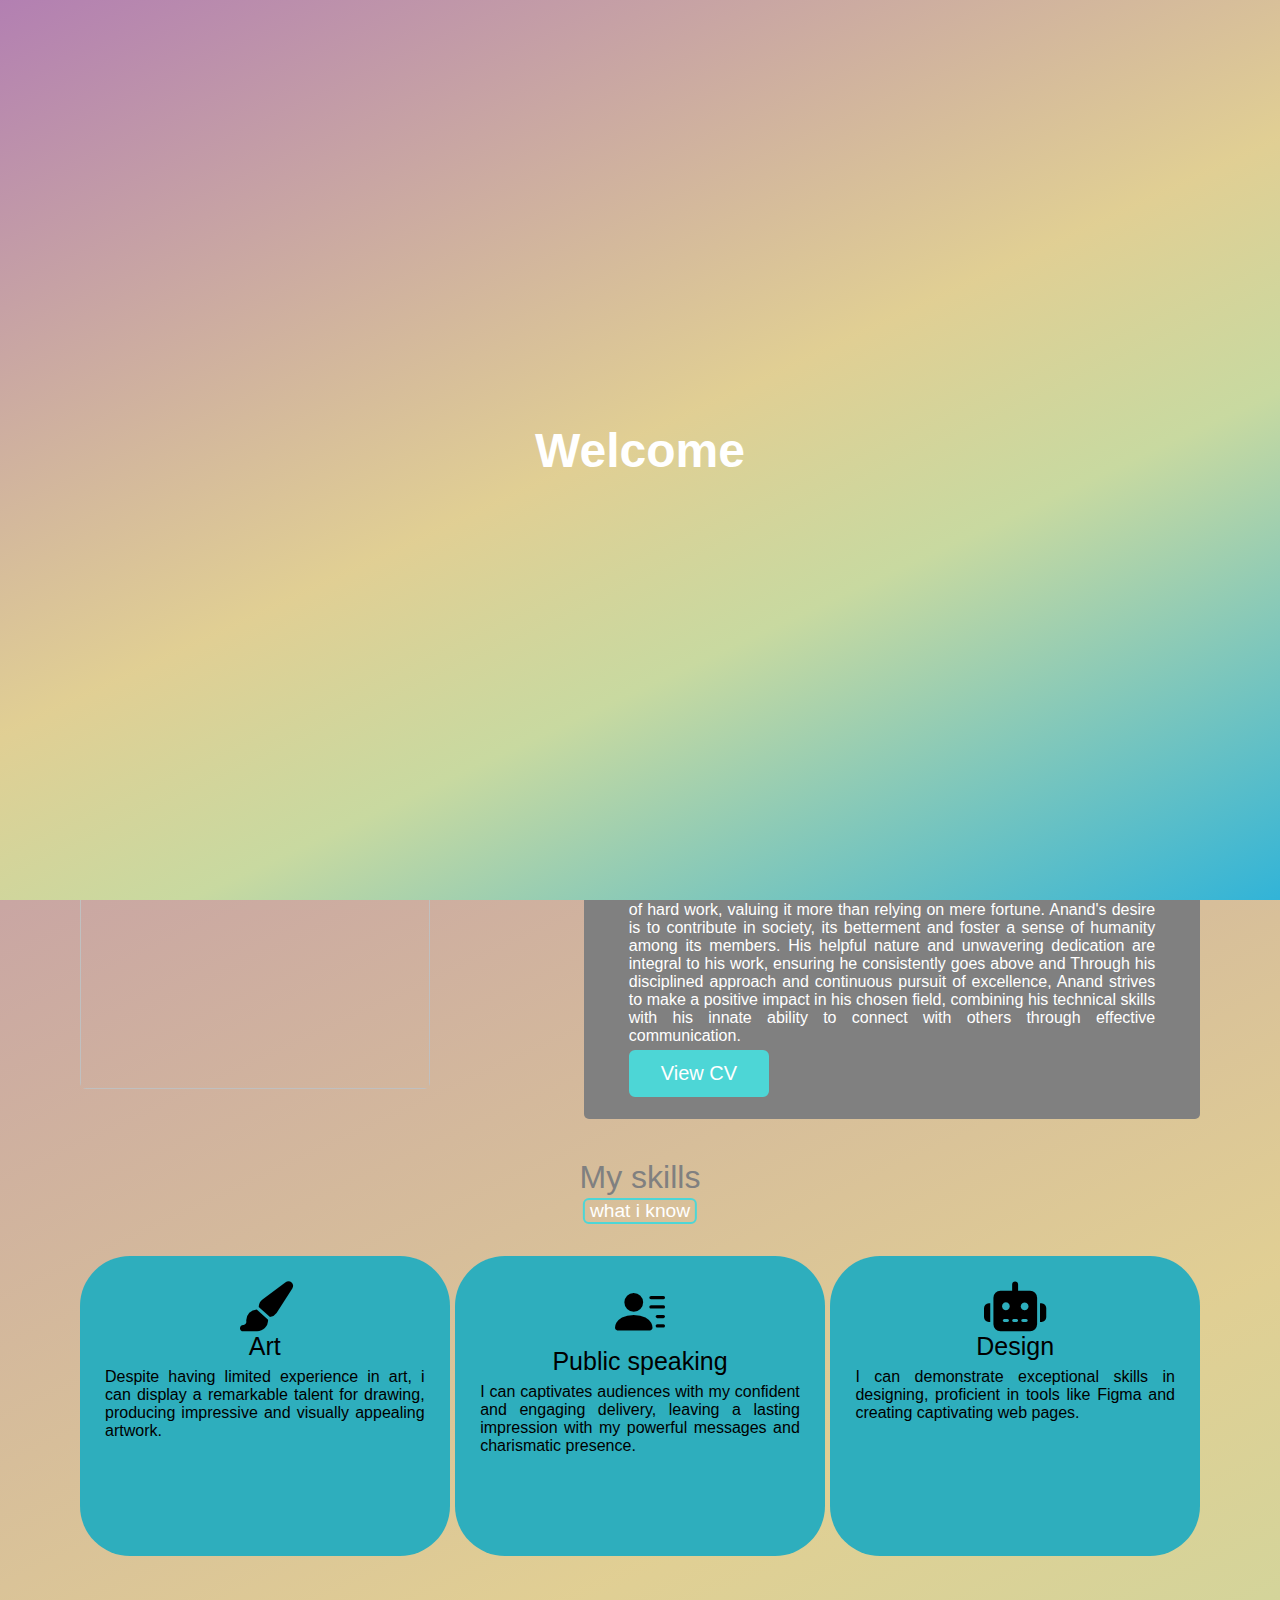
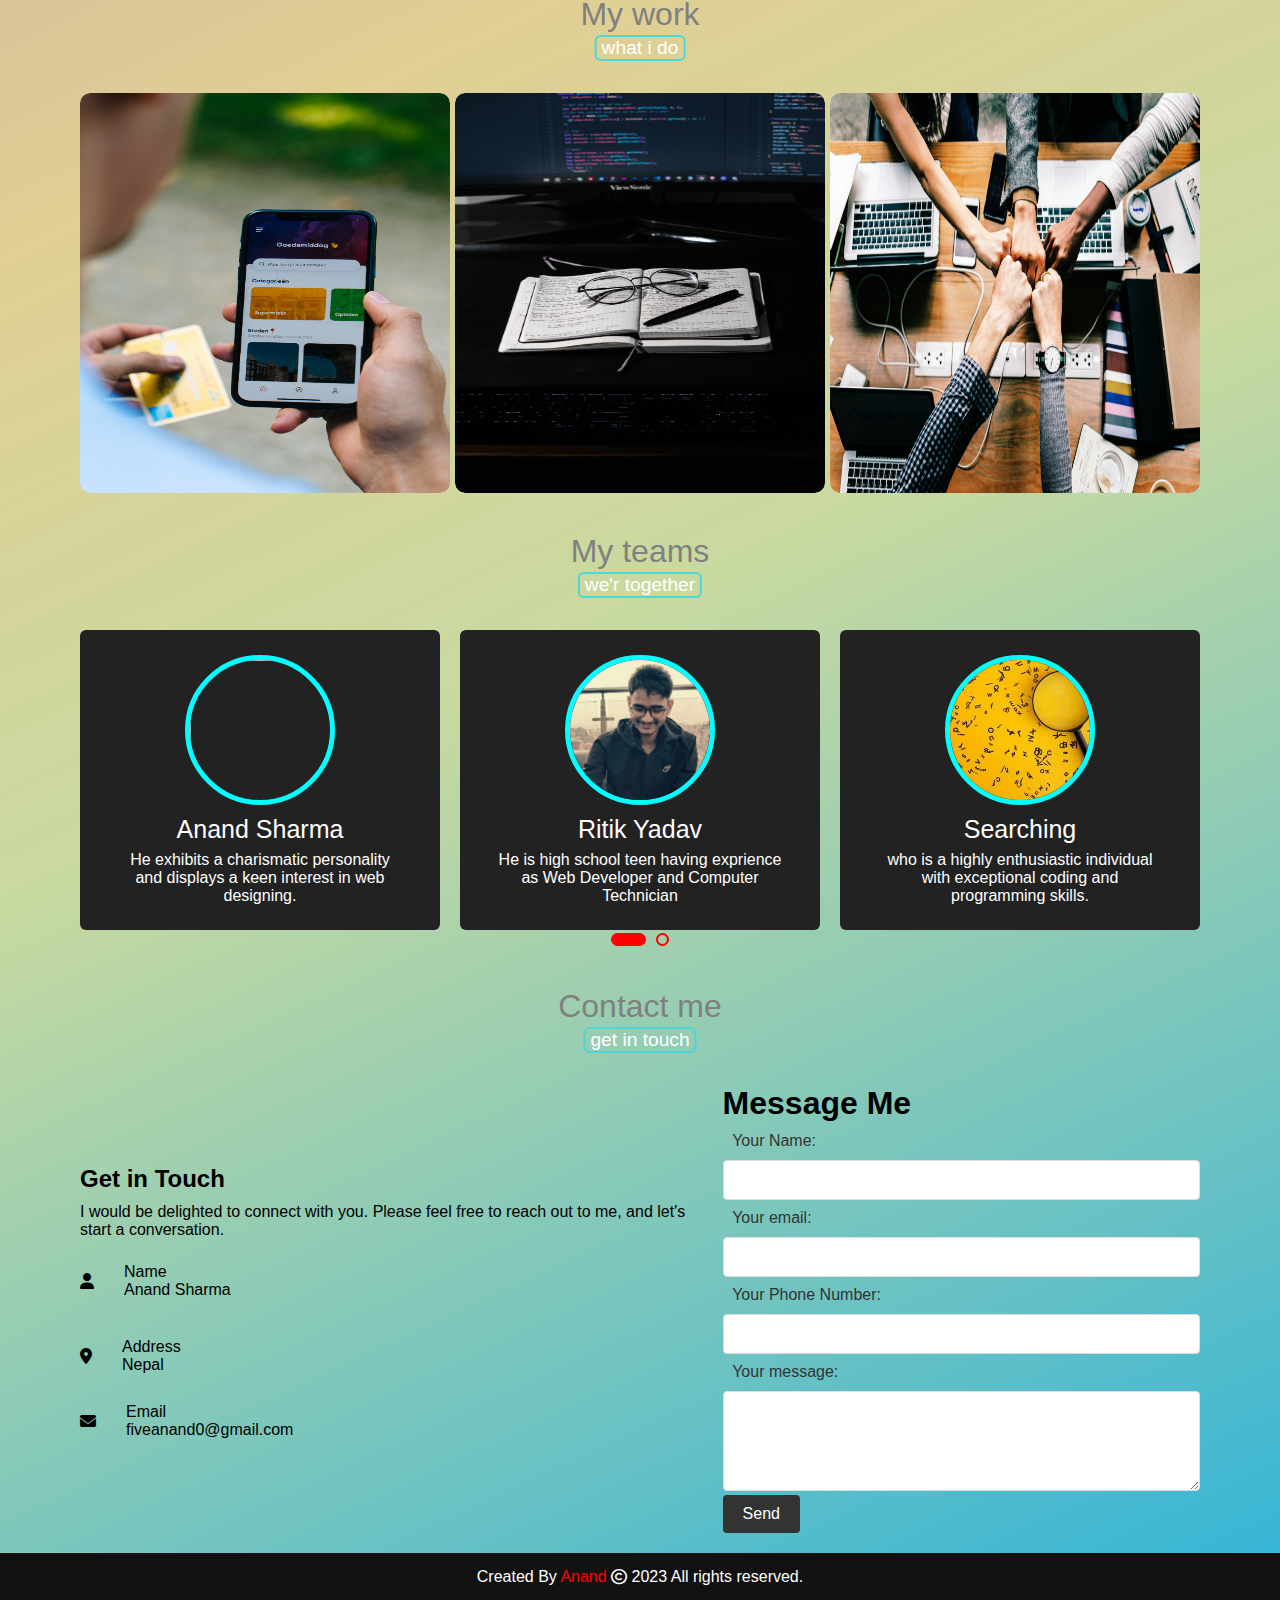
==== commit 49163d2d: "12th" ====
--- a/index.html
+++ b/index.html
@@ -4,17 +4,28 @@
 <head>
     <meta charset="UTF-8">
     <meta name="viewport" content="width=device-width, initial-scale=1.0">
+
+    <meta name="title" content="Anand Sharma | Student">
+    <meta name="description" content="Dive into my portfolio—a collection of captivating projects that showcase my creative journey and expertise in Computer Science. Discover the possibilities!">
+    <meta name="keywords" content="Anand Sharma, Social Worker, Engineering Aspirant, Technology Enthusiast, Dedicated Individual, Humanitarian, Anand">
+    <meta name="robots" content="index, follow">
+    <meta http-equiv="Content-Type" content="text/html; charset=utf-8">
+    <meta name="language" content="English">
+    <meta name="author" content="Anand Sharma">
+
+
     <link rel="stylesheet" href="style.css">
     <link rel="stylesheet" href="https://cdn.jsdelivr.net/npm/bootstrap-icons@1.10.5/font/bootstrap-icons.css">
 
     <script src="https://code.jquery.com/jquery-3.5.1.min.js"></script>
     <script src=" https://cdnjs.cloudflare.com/ajax/libs/OwlCarousel2/2.3.4/owl.carousel.min.js"></script>
 
+
     <link rel="stylesheet" href="https://cdnjs.cloudflare.com/ajax/libs/OwlCarousel2/2.3.4/assets/owl.carousel.min.css">
-
     <link rel="icon" type="image/x-icon" href="https://disabilityarts.online/wp-content/uploads/2021/01/favicon.jpg">
 
     <link rel="stylesheet" href="https://cdnjs.cloudflare.com/ajax/libs/font-awesome/6.4.0/css/all.min.css">
+    <link rel="stylesheet" href="https://cdnjs.cloudflare.com/ajax/libs/boxicons/2.1.0/css/boxicons.min.css">
 
     <!-- .................not to copy any data............ -->
     <style>
@@ -31,7 +42,7 @@
     </style>
 
 
-    <title>Anand</title>
+    <title>Anand Sharma | Student</title>
 
 </head>
 
@@ -126,7 +137,7 @@
 
     </div>
     <p>
-        Science Student & IT intrested
+        Science Student & IT interested
     </p>
     <div class="media">
 
@@ -158,7 +169,7 @@
                         Through his disciplined approach and continuous pursuit of excellence, Anand strives to make a positive impact in his chosen field, combining his technical skills with his innate ability to connect with others through effective communication.<br>
                     </p0>
 
-                    <a href="cva.pdf" target="_blank">View CV</a>
+                    <a class="downloadcv" href="cva.jpg" target="_blank">View CV</a>
                 </div>
 
             </div>
@@ -201,7 +212,6 @@
                                 and creating captivating web pages.</p0>
                             </div>
                         </div>
-                        creating captivating web pages.</p0>
                     </div>
                 </div>
             </div>
@@ -235,16 +245,14 @@
                         </div>
                     </div>
 
-                    <div di="work" class="work">
-                        <div><img src="img3.jpg"></div>
+                    <div id="work" class="work">
+                        <img src="img3.jpg">
                         <div class="layer">
                             <h3>Teamwork</h3>
                             <p> Collaboration powers success through teamwork. </p>
                             <a href="#"><i class="fa-solid fa-up-right-from-square"></i></a>
                         </div>
                     </div>
-
-
                 </div>
             </div>
         </div>
@@ -324,7 +332,7 @@
                             <i class="fas fa-envelope"></i>
                             <div class="info">
                                 <div class="head">Email</div>
-                                <div class="sub-title">fiveanand0@gamil.com</div>
+                                <div class="sub-title">fiveanand0@gmail.com</div>
                             </div>
                         </div>
                     </div>
@@ -357,12 +365,10 @@
 
     <!-- footer section start -->
     <footer>
-        <span>Created By <a href="">fiveanand0</a> <span class="far fa-copyright"></span>2020 All rights
+        <span>Created By <a href="">Anand</a> <span class="far fa-copyright"></span> 2023 All rights
             reserved.</span>
 
     </footer>
-
-
 
     <script src="./script.js"></script>
 </body>
--- a/style.css
+++ b/style.css
@@ -4,6 +4,8 @@
   box-sizing: border-box;
   text-decoration: none;
   font-family: 'Segoe UI', Tahoma, Geneva, Verdana, sans-serif;
+  /* border: 2px solid blue; */
+  
 }
 
 a {
@@ -83,6 +85,7 @@
   font-family: 'Ubuntu', sans-serif;
   transition: all 0.3s ease;
   z-index: 999;
+  
 }
 
 .sticky {
@@ -159,6 +162,7 @@
 
 .navbar.sticky .logo a span {
   color: #fff;
+  
 }
 
 .menu-btn i {
@@ -172,7 +176,9 @@
 
 
 
-
+.downloadcv{
+  pointer-events: none;
+}
 
 
 
@@ -360,12 +366,12 @@
 section .title::before {
   content: "";
   position: absolute;
-  bottom: 0px;
+  /* bottom: 0px;
   left: 50%;
   width: 180px;
   height: 3px;
   background: grey;
-  transform: translateX(-50%);
+  transform: translateX(-50%); */
 }
 
 section .title::after {
@@ -375,8 +381,8 @@
   font-size: 60%;
   color: white;
   padding: 0 5px;
+  border: 2px solid rgb(77, 214, 214);
   border-radius: 6px;
-  background: gray;
   transform: translateX(-50%);
 }
 
@@ -407,8 +413,6 @@
 }
 
 .about .about-content .right .text {
-
-  font-size: 25px;
   font-weight: 600;
   margin-bottom: 5px;
 
@@ -458,7 +462,7 @@
   height: 300px;
   width: calc(33%);
   background: rgb(238, 174, 202);
-  background: linear-gradient(180deg, rgba(238, 174, 202, 1) 13%, rgba(46, 174, 189, 1) 96%);
+  background: rgba(46, 174, 189, 1);
   ;
   text-align: center;
   border-radius: 50px;
@@ -482,7 +486,6 @@
 
 .skills .skil-content .card i {
   font-size: 50px;
-  color: aqua;
 }
 
 .skills .skil-content .card .text {
@@ -871,10 +874,8 @@
 
 
 
-
-
 /* Styles for desktop devices */
-@media screen and (max-width: 1367px) and
+@media screen and (max-width: 3100px) and
 (min-width:1024px) {
 
   /* CSS rules for desktop devices */
@@ -943,12 +944,9 @@
     width: calc(50% - 10px);
     margin-bottom: 20px;
   }
-
-#work {
-  display: flex;
-  flex-direction: column;
-  align-items: center;
-  margin-top: 20px;
+  #work{
+    margin-left: auto;
+    margin-right: auto;
 }
 
 .navbar .logo a {
@@ -966,7 +964,7 @@
 
 
 /* ..........for mobile device..... */
-@media screen and (max-width:768px) {
+@media screen and (max-width:767px) {
   .beta {
     padding-left: 0%;
     padding-right: 0%;
@@ -1084,6 +1082,7 @@
     align-items: flex-end;
   }
 
+
   .bi {
     font-size: 140%;
   }
@@ -1108,7 +1107,7 @@
     flex: 100%;
   }
   .skills .title::after{
-    width: 60%;
+    width: 55%;
   }
 
 .skills .max-width{
@@ -1171,6 +1170,8 @@
 
 .contact-form {
   width: 60%;
+  padding: 5% 0 0 0;
+  margin-left: 2%;
 }
 
 .contact .contact-content .column {
